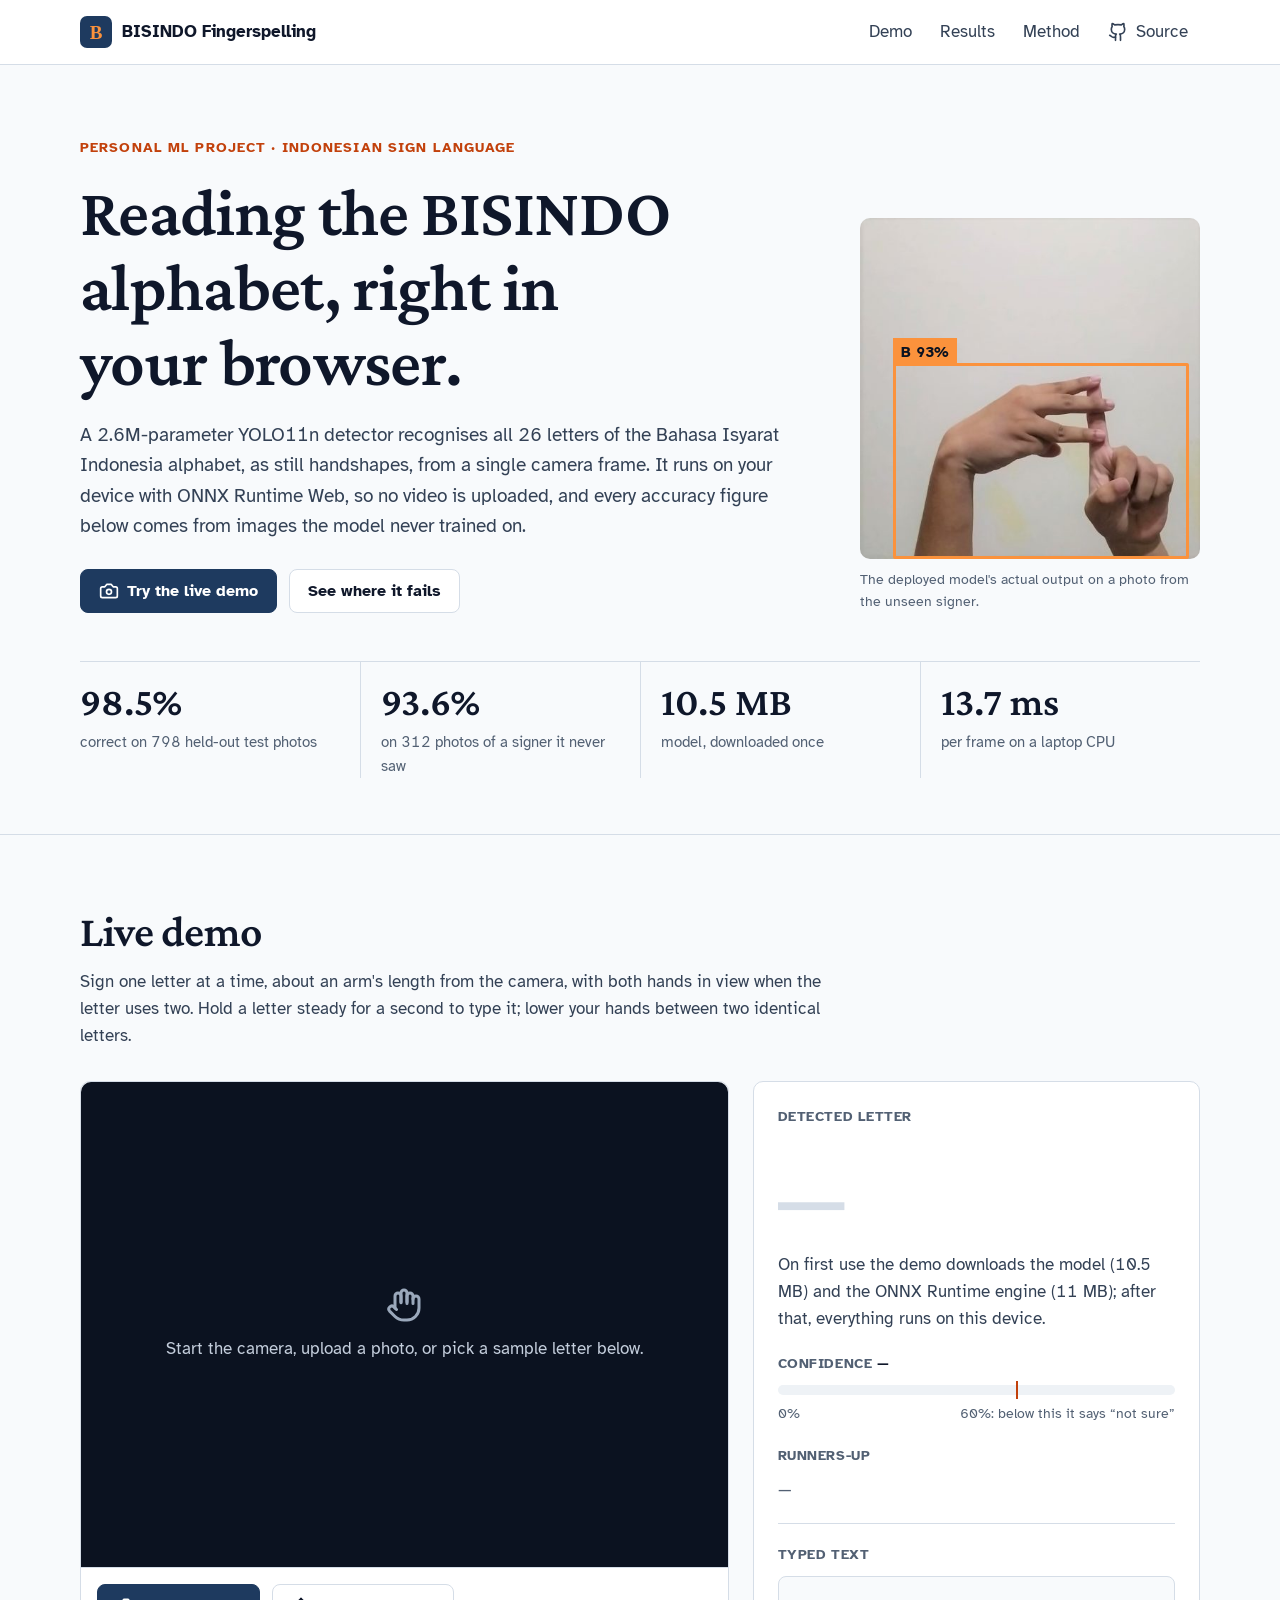
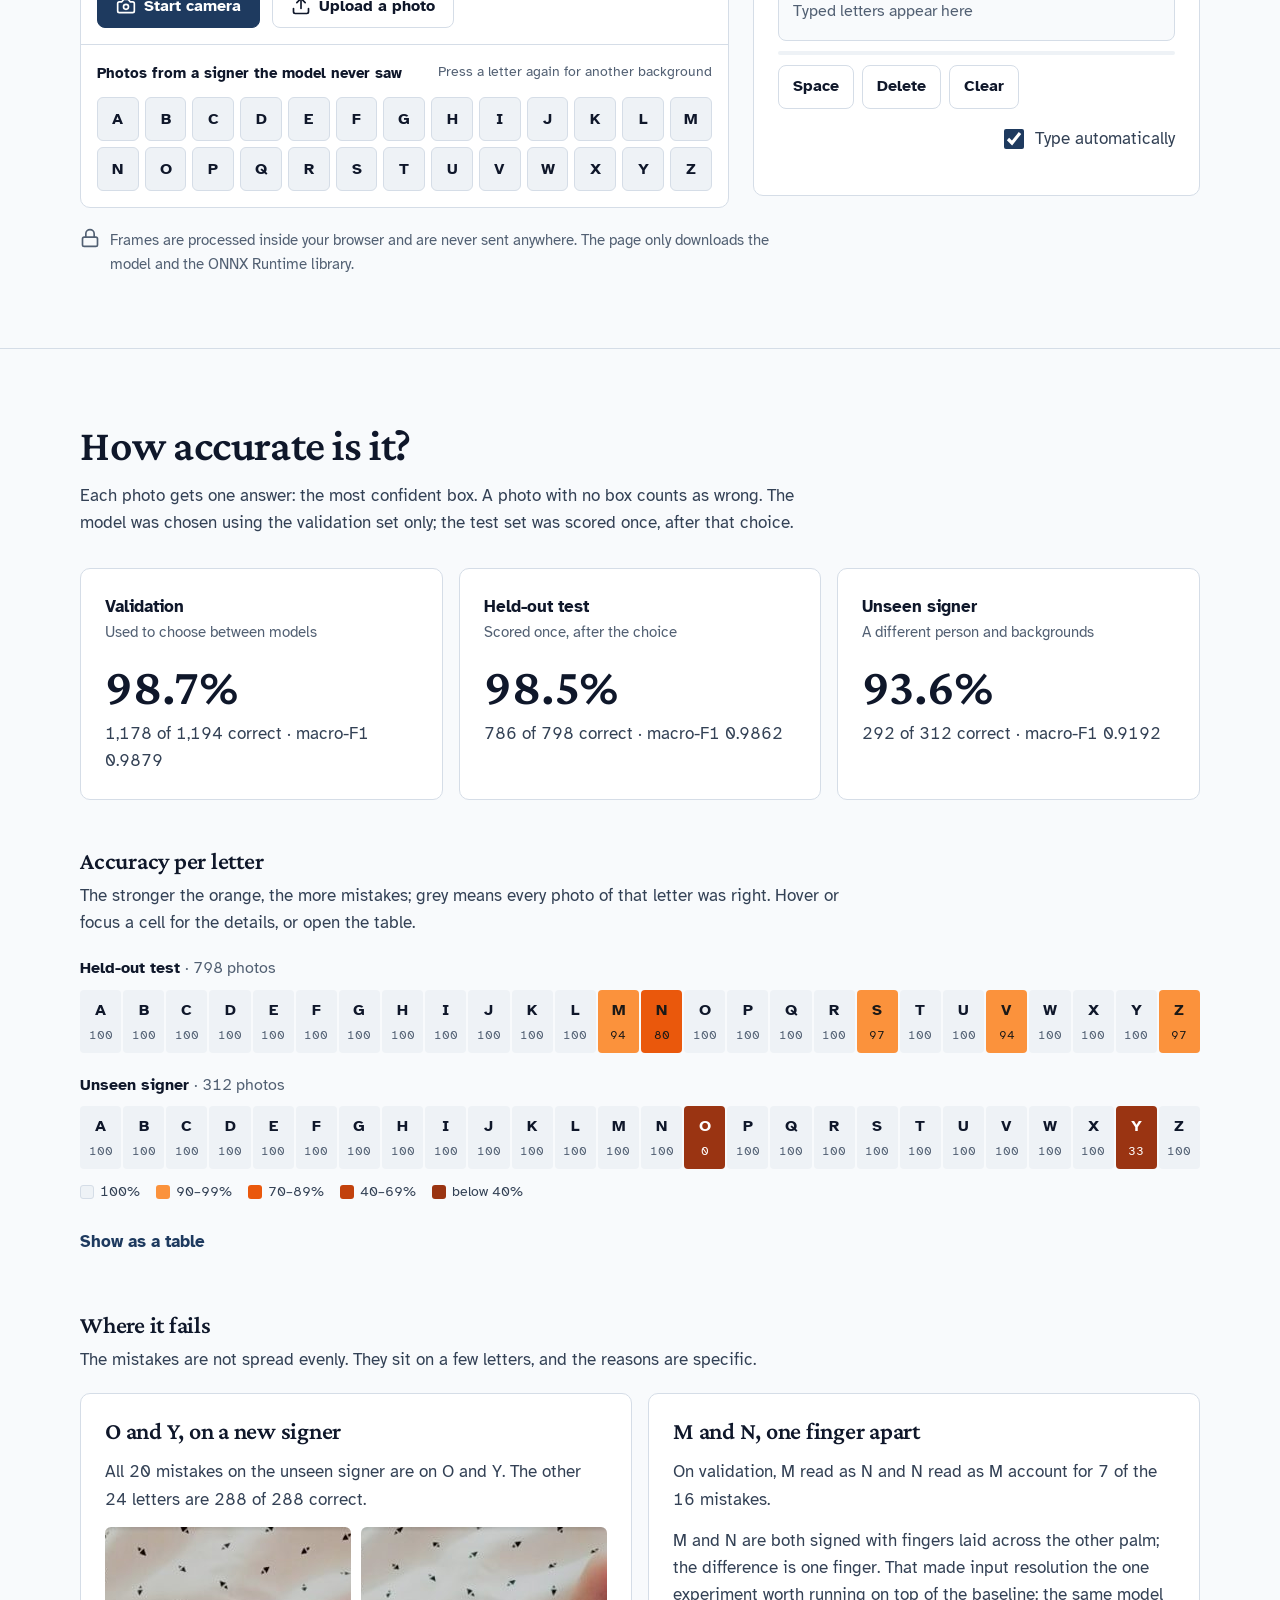
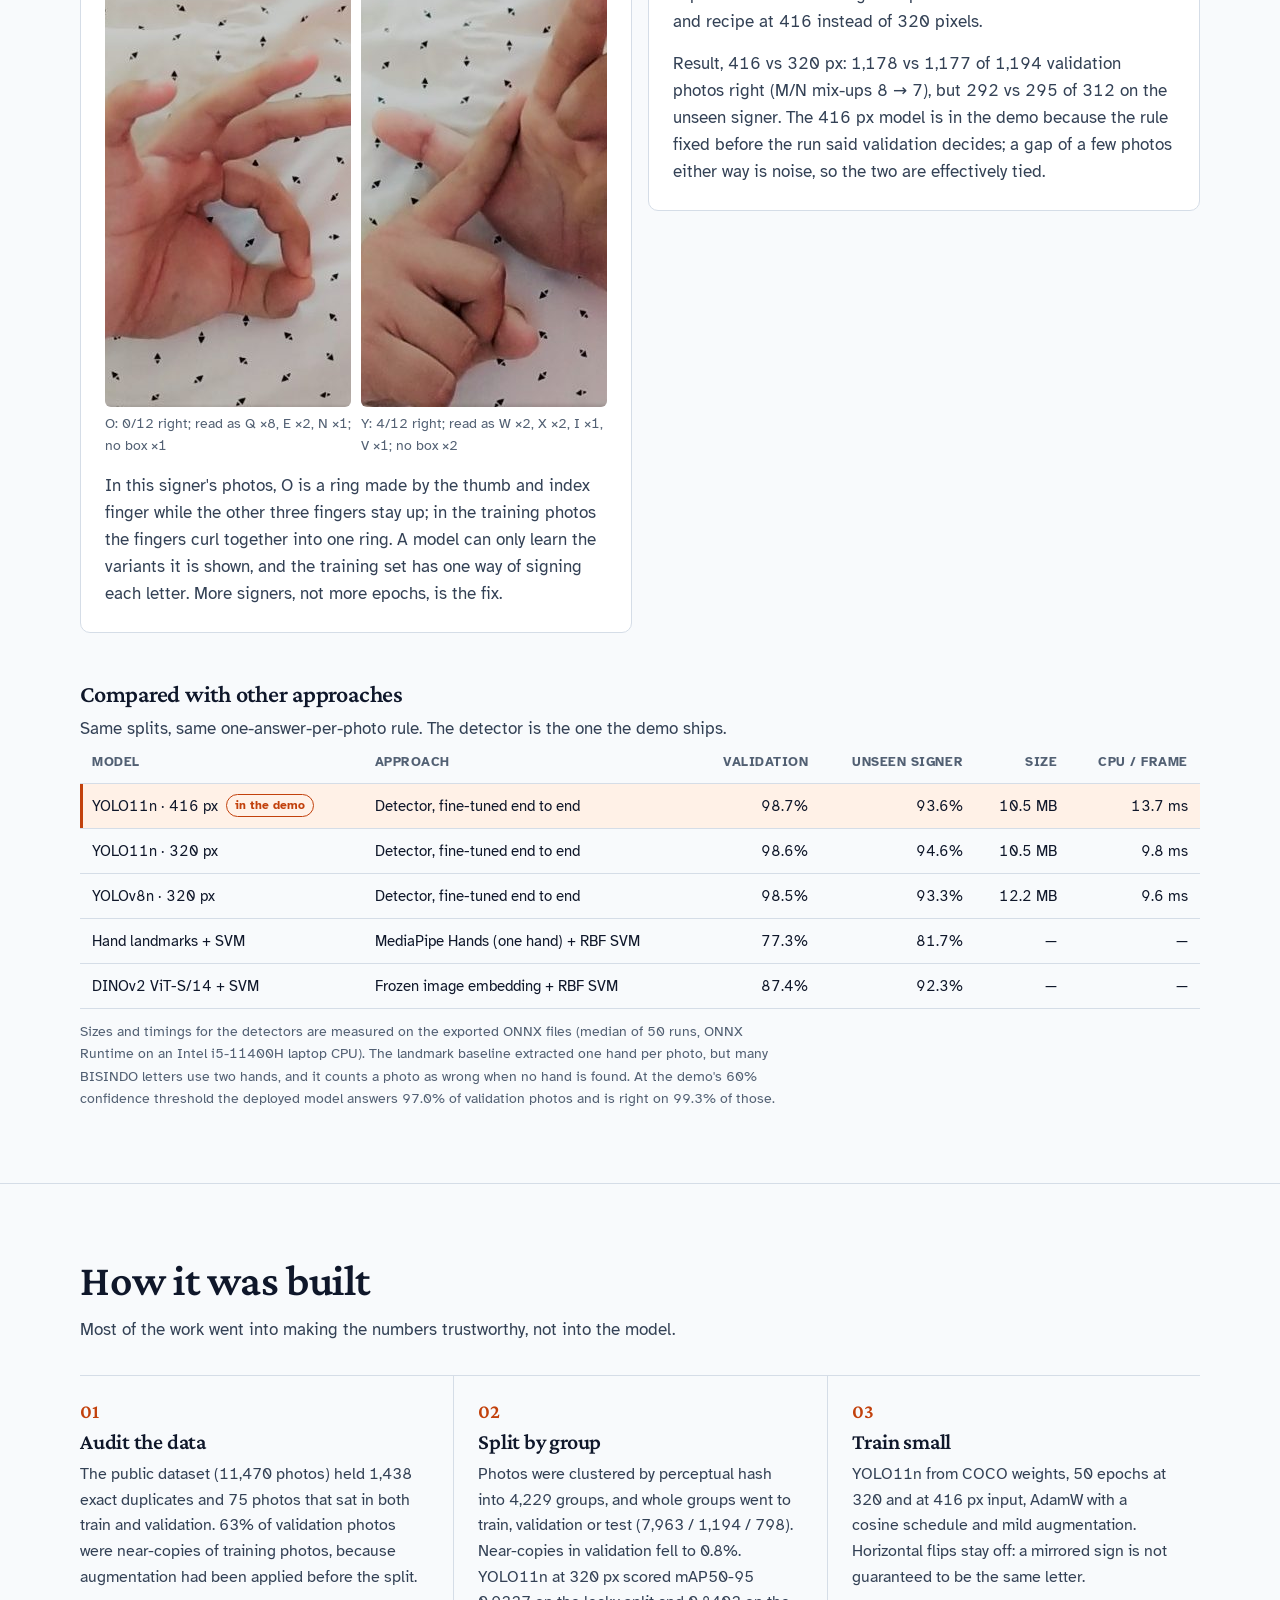
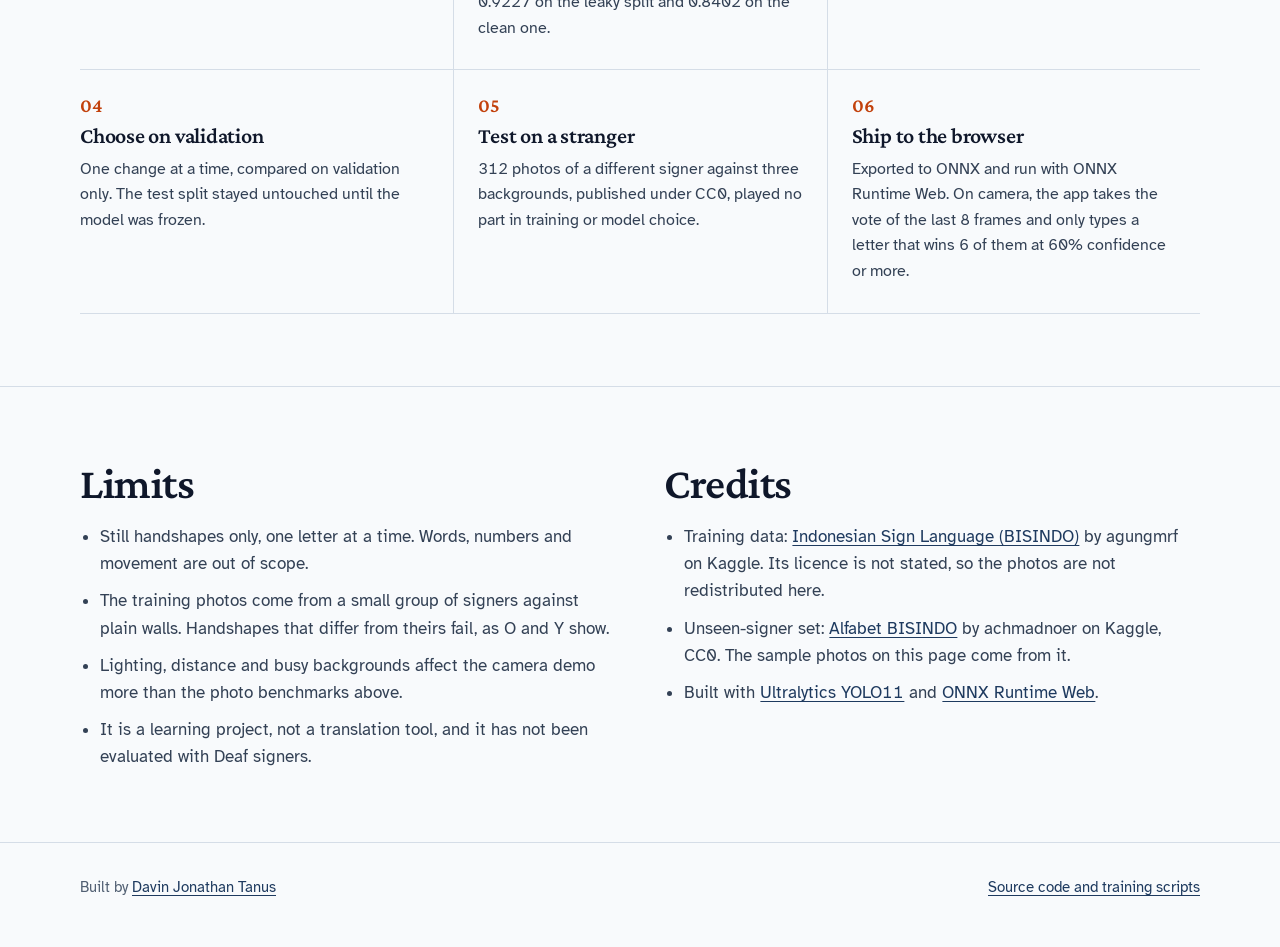
==== docs/index.html @ 6c1716fe "In-browser demo and results page Static site for GitHub Pages: the YOLO11n model runs client-side wi" ====
<!doctype html>
<html lang="en">
<head>
  <meta charset="utf-8">
  <meta name="viewport" content="width=device-width, initial-scale=1">
  <title>BISINDO Fingerspelling — in-browser letter recognition</title>
  <meta name="description" content="Recognise the 26 letters of the Indonesian Sign Language (BISINDO) alphabet from a webcam, on-device, with a 2.6M-parameter YOLO11n model. Accuracy measured on held-out images and an unseen signer.">
  <meta name="author" content="Davin Jonathan Tanus">
  <meta property="og:title" content="BISINDO Fingerspelling">
  <meta property="og:description" content="Read the BISINDO alphabet from a webcam, right in your browser — with honest accuracy numbers.">
  <meta property="og:type" content="website">
  <meta property="og:url" content="https://daendells.github.io/bisindo/">
  <meta property="og:image" content="https://daendells.github.io/bisindo/preview.png">
  <meta name="theme-color" content="#1e3a5f">
  <link rel="icon" href="favicon.svg" type="image/svg+xml">
  <link rel="preconnect" href="https://fonts.googleapis.com">
  <link rel="preconnect" href="https://fonts.gstatic.com" crossorigin>
  <link rel="stylesheet" href="https://fonts.googleapis.com/css2?family=Atkinson+Hyperlegible:wght@400;700&family=Crimson+Pro:wght@600&display=swap">
  <link rel="stylesheet" href="style.css">
  <script src="app.js" defer></script>
</head>
<body>
  <a class="skip" href="#demo">Skip to the demo</a>
  <noscript><p class="noscript">The demo and the results on this page need JavaScript. The numbers are also in <a href="results.json">results.json</a> and the <a href="https://github.com/Daendells/bisindo">repository README</a>.</p></noscript>

  <svg width="0" height="0" style="position:absolute" aria-hidden="true">
    <symbol id="i-camera" viewBox="0 0 24 24"><path d="M14.5 4h-5L7 7H4a2 2 0 0 0-2 2v9a2 2 0 0 0 2 2h16a2 2 0 0 0 2-2V9a2 2 0 0 0-2-2h-3l-2.5-3z"/><circle cx="12" cy="13" r="3"/></symbol>
    <symbol id="i-stop" viewBox="0 0 24 24"><rect width="14" height="14" x="5" y="5" rx="2"/></symbol>
    <symbol id="i-upload" viewBox="0 0 24 24"><path d="M21 15v4a2 2 0 0 1-2 2H5a2 2 0 0 1-2-2v-4"/><path d="m17 8-5-5-5 5"/><path d="M12 3v12"/></symbol>
    <symbol id="i-github" viewBox="0 0 24 24"><path d="M15 22v-4a4.8 4.8 0 0 0-1-3.5c3 0 6-2 6-5.5.08-1.25-.27-2.48-1-3.5.28-1.15.28-2.35 0-3.5 0 0-1 0-3 1.5-2.64-.5-5.36-.5-8 0C6 2 5 2 5 2c-.3 1.15-.3 2.35 0 3.5A5.4 5.4 0 0 0 4 9c0 3.5 3 5.5 6 5.5-.39.49-.68 1.05-.85 1.65-.17.6-.22 1.23-.15 1.85v4"/><path d="M9 18c-4.51 2-5-2-7-2"/></symbol>
    <symbol id="i-lock" viewBox="0 0 24 24"><rect width="18" height="11" x="3" y="11" rx="2"/><path d="M7 11V7a5 5 0 0 1 10 0v4"/></symbol>
    <symbol id="i-check" viewBox="0 0 24 24"><path d="M20 6 9 17l-5-5"/></symbol>
    <symbol id="i-x" viewBox="0 0 24 24"><path d="M18 6 6 18"/><path d="m6 6 12 12"/></symbol>
    <symbol id="i-hand" viewBox="0 0 24 24"><path d="M18 11V6a2 2 0 0 0-4 0v5"/><path d="M14 10V4a2 2 0 0 0-4 0v6"/><path d="M10 10.5V6a2 2 0 0 0-4 0v8"/><path d="M18 8a2 2 0 1 1 4 0v6a8 8 0 0 1-8 8h-2c-2.8 0-4.5-.86-5.99-2.34l-3.6-3.6a2 2 0 0 1 2.83-2.82L7 15"/></symbol>
  </svg>

  <header class="site-head">
    <div class="wrap">
      <a class="brand" href="#top" aria-label="BISINDO Fingerspelling, home">
        <svg class="brand-mark" viewBox="0 0 32 32" aria-hidden="true"><rect width="32" height="32" rx="7" fill="#1e3a5f"/><text x="16" y="23" text-anchor="middle" font-family="Georgia, serif" font-size="19" font-weight="700" fill="#fb923c">B</text></svg>
        BISINDO Fingerspelling
      </a>
      <nav class="site-nav" aria-label="Sections">
        <a class="nav-section" href="#demo">Demo</a>
        <a class="nav-section" href="#results">Results</a>
        <a class="nav-section" href="#method">Method</a>
        <a href="https://github.com/Daendells/bisindo"><svg class="icon" aria-hidden="true"><use href="#i-github"/></svg>Source</a>
      </nav>
    </div>
  </header>

  <main id="top">
    <section class="hero">
      <div class="wrap hero-grid">
        <div>
        <p class="eyebrow">Personal ML project · Indonesian Sign Language</p>
        <h1>Reading the BISINDO alphabet, right in your browser.</h1>
        <p class="lede">A <span data-stat="model.params_m">2.6</span>M-parameter YOLO11n detector recognises all 26 letters of the Bahasa Isyarat Indonesia alphabet, as still handshapes, from a single camera frame. It runs on your device with ONNX Runtime Web, so no video is uploaded, and every accuracy figure below comes from images the model never trained on.</p>
        <div class="actions">
          <a class="btn btn-primary" href="#demo"><svg class="icon" aria-hidden="true"><use href="#i-camera"/></svg>Try the live demo</a>
          <a class="btn" href="#failures">See where it fails</a>
        </div>
        </div>
        <figure class="hero-fig" id="hero-fig" hidden>
          <div class="hero-shot">
            <img id="hero-img" alt="Two hands signing the letter B in front of a plain wall, with the model's detection box around them" width="479" height="480">
            <span class="hero-box" id="hero-box"><span class="hero-tag" id="hero-tag"></span></span>
          </div>
          <figcaption>The deployed model's actual output on a photo from the unseen signer.</figcaption>
        </figure>
        <dl class="figures">
          <div><dt data-stat="eval.test.top1|pct">—</dt><dd>correct on <span data-stat="eval.test.n|int">798</span> held-out test photos</dd></div>
          <div><dt data-stat="eval.external.top1|pct">—</dt><dd>on <span data-stat="eval.external.n|int">312</span> photos of a signer it never saw</dd></div>
          <div><dt><span data-stat="model.size_mb">—</span> MB</dt><dd>model, downloaded once</dd></div>
          <div><dt><span data-stat="model.cpu_ms">—</span> ms</dt><dd>per frame on a laptop CPU</dd></div>
        </dl>
      </div>
    </section>

    <section class="section" id="demo" aria-labelledby="demo-title">
      <div class="wrap">
        <div class="section-head">
          <h2 id="demo-title">Live demo</h2>
          <p>Sign one letter at a time, about an arm's length from the camera, with both hands in view when the letter uses two. Hold a letter steady for a second to type it; lower your hands between two identical letters.</p>
        </div>

        <div class="demo">
          <div class="panel">
            <div class="stage" id="stage">
              <video id="video" playsinline muted></video>
              <canvas class="view" id="view"></canvas>
              <canvas class="overlay" id="overlay"></canvas>
              <div class="stage-empty">
                <svg class="icon" aria-hidden="true"><use href="#i-hand"/></svg>
                <p id="stage-hint">Start the camera, upload a photo, or pick a sample letter below.</p>
                <div class="progress" id="progress" role="progressbar" aria-label="Model download" aria-valuemin="0" aria-valuemax="100" hidden><span id="progress-bar"></span></div>
              </div>
              <p class="stage-caption" id="caption"></p>
            </div>
            <div class="controls">
              <button class="btn btn-primary" id="camera-btn" type="button"><svg class="icon" aria-hidden="true"><use href="#i-camera"/></svg><span>Start camera</span></button>
              <button class="btn" id="upload-btn" type="button"><svg class="icon" aria-hidden="true"><use href="#i-upload"/></svg>Upload a photo</button>
              <input id="file" type="file" accept="image/*" hidden>
            </div>
            <div class="samples">
              <div class="samples-head">
                <strong id="samples-title">Photos from a signer the model never saw</strong>
                <span>Press a letter again for another background</span>
              </div>
              <div class="letters" id="letters" role="group" aria-labelledby="samples-title"></div>
            </div>
          </div>

          <div class="panel result" aria-labelledby="result-title">
            <div>
              <p class="label" id="result-title">Detected letter</p>
              <div class="readout">
                <span class="big-letter" id="letter" data-state="empty">–</span>
                <span class="verdict" id="verdict"></span>
              </div>
              <p class="status" id="status">On first use the demo downloads the model (<span data-stat="model.size_mb">10.5</span> MB) and the ONNX Runtime engine (11 MB); after that, everything runs on this device.</p>
            </div>
            <div>
              <p class="label">Confidence <span class="conf-value" id="conf">—</span></p>
              <div class="meter" aria-hidden="true"><div class="meter-fill" id="meter"></div><span class="meter-tick"></span></div>
              <p class="meter-legend"><span>0%</span><span>60%: below this it says “not sure”</span></p>
            </div>
            <div>
              <p class="label">Runners-up</p>
              <ul class="alts" id="alts"></ul>
            </div>
            <div class="typed">
              <p class="label" id="typed-label">Typed text</p>
              <output class="typed-out" id="typed" aria-labelledby="typed-label"></output>
              <div class="hold" aria-hidden="true"><span id="hold"></span></div>
              <div class="typed-actions">
                <button class="btn" type="button" data-key="space">Space</button>
                <button class="btn" type="button" data-key="back">Delete</button>
                <button class="btn" type="button" data-key="clear">Clear</button>
                <label class="check"><input type="checkbox" id="auto" checked> Type automatically</label>
              </div>
              <p class="timing" id="timing"></p>
            </div>
          </div>
        </div>

        <p class="privacy"><svg class="icon" aria-hidden="true"><use href="#i-lock"/></svg>Frames are processed inside your browser and are never sent anywhere. The page only downloads the model and the ONNX Runtime library.</p>
        <p class="sr-only" id="live" aria-live="polite"></p>
      </div>
    </section>

    <section class="section" id="results" aria-labelledby="results-title">
      <div class="wrap">
        <div class="section-head">
          <h2 id="results-title">How accurate is it?</h2>
          <p>Each photo gets one answer: the most confident box. A photo with no box counts as wrong. The model was chosen using the validation set only; the test set was scored once, after that choice.</p>
        </div>

        <div class="tiles">
          <article class="panel tile">
            <p class="tile-name">Validation</p>
            <p class="tile-note">Used to choose between models</p>
            <p class="tile-value" data-stat="eval.val.top1|pct">—</p>
            <p class="tile-sub"><span data-stat="eval.val.correct|int">—</span> of <span data-stat="eval.val.n|int">—</span> correct · macro-F1 <span data-stat="eval.val.macro_f1">—</span></p>
          </article>
          <article class="panel tile" id="test-tile">
            <p class="tile-name">Held-out test</p>
            <p class="tile-note">Scored once, after the choice</p>
            <p class="tile-value" data-stat="eval.test.top1|pct">—</p>
            <p class="tile-sub"><span data-stat="eval.test.correct|int">—</span> of <span data-stat="eval.test.n|int">—</span> correct · macro-F1 <span data-stat="eval.test.macro_f1">—</span></p>
          </article>
          <article class="panel tile">
            <p class="tile-name">Unseen signer</p>
            <p class="tile-note">A different person and backgrounds</p>
            <p class="tile-value" data-stat="eval.external.top1|pct">—</p>
            <p class="tile-sub"><span data-stat="eval.external.correct|int">—</span> of <span data-stat="eval.external.n|int">—</span> correct · macro-F1 <span data-stat="eval.external.macro_f1">—</span></p>
          </article>
        </div>

        <div class="block">
          <h3>Accuracy per letter</h3>
          <p>The stronger the orange, the more mistakes; grey means every photo of that letter was right. Hover or focus a cell for the details, or open the table.</p>
          <div class="heat" id="heat"></div>
          <ul class="legend" aria-label="Legend">
            <li><i></i>100%</li>
            <li><i data-b="1"></i>90–99%</li>
            <li><i data-b="2"></i>70–89%</li>
            <li><i data-b="3"></i>40–69%</li>
            <li><i data-b="4"></i>below 40%</li>
          </ul>
          <details>
            <summary>Show as a table</summary>
            <div class="table-scroll"><table id="heat-table"></table></div>
          </details>
        </div>

        <div class="block" id="failures">
          <h3>Where it fails</h3>
          <p>The mistakes are not spread evenly. They sit on a few letters, and the reasons are specific.</p>
          <div class="cases">
            <article class="panel case">
              <h3>O and Y, on a new signer</h3>
              <p id="case-oy">—</p>
              <div class="case-figs">
                <figure><img src="samples/O-2.jpg" alt="Letter O from the unseen signer: thumb and index finger touching, other three fingers raised" loading="lazy" width="480" height="480"><figcaption id="cap-o">O from the unseen signer</figcaption></figure>
                <figure><img src="samples/Y-2.jpg" alt="Letter Y from the unseen signer: two hands with index fingers crossing" loading="lazy" width="480" height="480"><figcaption id="cap-y">Y from the unseen signer</figcaption></figure>
              </div>
              <p>In this signer's photos, O is a ring made by the thumb and index finger while the other three fingers stay up; in the training photos the fingers curl together into one ring. A model can only learn the variants it is shown, and the training set has one way of signing each letter. More signers, not more epochs, is the fix.</p>
            </article>
            <article class="panel case">
              <h3>M and N, one finger apart</h3>
              <p id="case-mn">—</p>
              <p>M and N are both signed with fingers laid across the other palm; the difference is one finger. That made input resolution the one experiment worth running on top of the baseline: the same model and recipe at 416 instead of 320 pixels.</p>
              <p id="case-exp">—</p>
            </article>
          </div>
        </div>

        <div class="block">
          <h3>Compared with other approaches</h3>
          <p>Same splits, same one-answer-per-photo rule. The detector is the one the demo ships.</p>
          <div class="table-scroll"><table id="compare"></table></div>
          <p class="footnote">Sizes and timings for the detectors are measured on the exported ONNX files (median of 50 runs, ONNX Runtime on an Intel i5-11400H laptop CPU). The landmark baseline extracted one hand per photo, but many BISINDO letters use two hands, and it counts a photo as wrong when no hand is found. <span id="threshold-note"></span></p>
        </div>
      </div>
    </section>

    <section class="section" id="method" aria-labelledby="method-title">
      <div class="wrap">
        <div class="section-head">
          <h2 id="method-title">How it was built</h2>
          <p>Most of the work went into making the numbers trustworthy, not into the model.</p>
        </div>
        <ol class="steps">
          <li><h3>Audit the data</h3><p>The public dataset (<span data-stat="audit.raw_images|int">—</span> photos) held <span data-stat="audit.exact_duplicates|int">—</span> exact duplicates and <span data-stat="audit.cross_split_copies|int">—</span> photos that sat in both train and validation. <span data-stat="audit.val_near_copy_share|pct0">—</span> of validation photos were near-copies of training photos, because augmentation had been applied before the split.</p></li>
          <li><h3>Split by group</h3><p>Photos were clustered by perceptual hash into <span data-stat="audit.phash_groups|int">—</span> groups, and whole groups went to train, validation or test (<span data-stat="audit.split.train|int">—</span> / <span data-stat="audit.split.val|int">—</span> / <span data-stat="audit.split.test|int">—</span>). Near-copies in validation fell to <span data-stat="audit.val_near_copy_share_after|pct">—</span>. YOLO11n at 320 px scored mAP50-95 <span data-stat="audit.leaky_split_map50_95">—</span> on the leaky split and <span data-stat="audit.clean_split_map50_95">—</span> on the clean one.</p></li>
          <li><h3>Train small</h3><p>YOLO11n from COCO weights, 50 epochs at 320 and at 416 px input, AdamW with a cosine schedule and mild augmentation. Horizontal flips stay off: a mirrored sign is not guaranteed to be the same letter.</p></li>
          <li><h3>Choose on validation</h3><p>One change at a time, compared on validation only. The test split stayed untouched until the model was frozen.</p></li>
          <li><h3>Test on a stranger</h3><p>312 photos of a different signer against three backgrounds, published under CC0, played no part in training or model choice.</p></li>
          <li><h3>Ship to the browser</h3><p>Exported to ONNX and run with ONNX Runtime Web. On camera, the app takes the vote of the last 8 frames and only types a letter that wins 6 of them at 60% confidence or more.</p></li>
        </ol>
      </div>
    </section>

    <section class="section" aria-labelledby="limits-title">
      <div class="wrap two-col">
        <div>
          <h2 id="limits-title">Limits</h2>
          <ul class="plain-list">
            <li>Still handshapes only, one letter at a time. Words, numbers and movement are out of scope.</li>
            <li>The training photos come from a small group of signers against plain walls. Handshapes that differ from theirs fail, as O and Y show.</li>
            <li>Lighting, distance and busy backgrounds affect the camera demo more than the photo benchmarks above.</li>
            <li>It is a learning project, not a translation tool, and it has not been evaluated with Deaf signers.</li>
          </ul>
        </div>
        <div>
          <h2>Credits</h2>
          <ul class="plain-list">
            <li>Training data: <a href="https://www.kaggle.com/datasets/agungmrf/indonesian-sign-language-bisindo">Indonesian Sign Language (BISINDO)</a> by agungmrf on Kaggle. Its licence is not stated, so the photos are not redistributed here.</li>
            <li>Unseen-signer set: <a href="https://www.kaggle.com/datasets/achmadnoer/alfabet-bisindo">Alfabet BISINDO</a> by achmadnoer on Kaggle, CC0. The sample photos on this page come from it.</li>
            <li>Built with <a href="https://github.com/ultralytics/ultralytics">Ultralytics YOLO11</a> and <a href="https://onnxruntime.ai/">ONNX Runtime Web</a>.</li>
          </ul>
        </div>
      </div>
    </section>
  </main>

  <footer class="site-foot">
    <div class="wrap">
      <p>Built by <a href="https://portofolio-liard-ten.vercel.app/">Davin Jonathan Tanus</a></p>
      <p><a href="https://github.com/Daendells/bisindo">Source code and training scripts</a></p>
    </div>
  </footer>
</body>
</html>
---- docs/style.css ----
/* Tokens: navy ink + burnt-orange accent, light and dark. Heat steps validated
   with the dataviz palette checker (one hue, monotone, light end >= 2:1). */
:root {
  --bg: #f8fafc;
  --surface: #ffffff;
  --surface-2: #eef2f6;
  --ink: #0f172a;
  --ink-2: #334155;
  --muted: #526073;
  --border: #d5dde7;
  --primary: #1e3a5f;
  --primary-ink: #ffffff;
  --accent: #c2410c;
  --accent-soft: #fff1e7;
  --ok: #15803d;
  --bad: #b91c1c;
  --stage: #0b1220;
  --heat-1: #fb923c; --heat-1-ink: #1c1917;
  --heat-2: #ea580c; --heat-2-ink: #1c1917;
  --heat-3: #c2410c; --heat-3-ink: #ffffff;
  --heat-4: #9a3412; --heat-4-ink: #ffffff;
  --radius: 10px;
  --font-body: "Atkinson Hyperlegible", system-ui, -apple-system, "Segoe UI", sans-serif;
  --font-head: "Crimson Pro", Georgia, "Times New Roman", serif;
  color-scheme: light;
}

@media (prefers-color-scheme: dark) {
  :root {
    --bg: #0b1220;
    --surface: #111a2b;
    --surface-2: #19243a;
    --ink: #e5ebf3;
    --ink-2: #c3cddb;
    --muted: #9aa8bb;
    --border: #26344d;
    --primary: #9cc0ea;
    --primary-ink: #0b1220;
    --accent: #fb923c;
    --accent-soft: #2a1a10;
    --ok: #4ade80;
    --bad: #f87171;
    --stage: #060a12;
    --heat-1: #c2410c; --heat-1-ink: #ffffff;
    --heat-2: #ea580c; --heat-2-ink: #1c1917;
    --heat-3: #fb923c; --heat-3-ink: #1c1917;
    --heat-4: #fdba74; --heat-4-ink: #1c1917;
    color-scheme: dark;
  }
}

*, *::before, *::after { box-sizing: border-box; }

html { scroll-behavior: smooth; -webkit-text-size-adjust: 100%; }

body {
  margin: 0;
  background: var(--bg);
  color: var(--ink);
  font: 400 1.0625rem/1.6 var(--font-body);
  font-variant-numeric: tabular-nums;
}

img, svg, video, canvas { display: block; max-width: 100%; }

a { color: var(--primary); text-underline-offset: 3px; }
a:hover { text-decoration-thickness: 2px; }

:focus-visible { outline: 3px solid var(--accent); outline-offset: 2px; border-radius: 4px; }

h1, h2, h3 { font-family: var(--font-head); font-weight: 600; line-height: 1.1; margin: 0; letter-spacing: -0.01em; }
h2 { font-size: clamp(2rem, 4vw, 2.75rem); }
h3 { font-size: 1.5rem; }
p { margin: 0; }

.wrap { width: min(1120px, 100% - 32px); margin-inline: auto; }

.skip { position: absolute; left: -999px; top: 8px; background: var(--surface); padding: 8px 12px; z-index: 10; }
.skip:focus { left: 8px; }

.icon { width: 20px; height: 20px; flex: none; stroke: currentColor; fill: none; stroke-width: 2; stroke-linecap: round; stroke-linejoin: round; }

/* Header */
.site-head { border-bottom: 1px solid var(--border); background: var(--surface); }
.site-head .wrap { display: flex; align-items: center; gap: 24px; min-height: 64px; }
.brand { display: flex; align-items: center; gap: 10px; color: var(--ink); text-decoration: none; font-weight: 700; white-space: nowrap; }
.brand-mark { width: 32px; height: 32px; }
.site-nav { margin-left: auto; display: flex; gap: 4px; flex-wrap: wrap; }
.site-nav a { color: var(--ink-2); text-decoration: none; padding: 10px 12px; border-radius: 8px; min-height: 44px; display: inline-flex; align-items: center; gap: 8px; }
.site-nav a:hover { background: var(--surface-2); color: var(--ink); }
@media (max-width: 640px) { .site-nav .nav-section { display: none; } }

/* Hero */
.hero { padding: 72px 0 56px; }
.hero-grid { display: grid; grid-template-columns: minmax(0, 1fr) 340px; gap: 0 56px; align-items: end; }
.hero-grid > .figures { grid-column: 1 / -1; }
.hero-fig { margin: 0; }
.hero-shot { position: relative; border-radius: var(--radius); overflow: hidden; background: var(--stage); }
.hero-shot img { width: 100%; height: auto; }
.hero-box { position: absolute; border: 3px solid #fb923c; border-radius: 2px; }
.hero-tag { position: absolute; left: -3px; bottom: 100%; background: #fb923c; color: #0b1220; font-weight: 700; font-size: 0.9375rem; padding: 2px 8px; white-space: nowrap; }
.hero-fig figcaption { margin-top: 10px; color: var(--muted); font-size: 0.875rem; }
@media (max-width: 900px) { .hero-grid { grid-template-columns: 1fr; } .hero-fig { display: none; } }
.eyebrow { color: var(--accent); font-weight: 700; font-size: 0.875rem; letter-spacing: 0.08em; text-transform: uppercase; margin-bottom: 16px; }
.hero h1 { font-size: clamp(2.5rem, 6vw, 4.25rem); max-width: 15ch; }
.lede { margin-top: 20px; max-width: 62ch; font-size: 1.1875rem; color: var(--ink-2); }
.actions { display: flex; flex-wrap: wrap; gap: 12px; margin-top: 28px; }

.btn {
  display: inline-flex; align-items: center; justify-content: center; gap: 8px;
  min-height: 44px; padding: 10px 18px; border-radius: 8px;
  border: 1px solid var(--border); background: var(--surface); color: var(--ink);
  font: 700 1rem/1.2 var(--font-body); text-decoration: none; cursor: pointer;
  transition: background-color 150ms ease, border-color 150ms ease, color 150ms ease;
}
.btn:hover { border-color: var(--ink-2); }
.btn-primary { background: var(--primary); border-color: var(--primary); color: var(--primary-ink); }
.btn-primary:hover { filter: brightness(1.12); border-color: var(--primary); }
.btn[disabled] { opacity: 0.5; cursor: not-allowed; }

.figures { display: grid; grid-template-columns: repeat(4, 1fr); margin: 48px 0 0; padding: 0; border-top: 1px solid var(--border); }
.figures div { padding: 20px 20px 0 0; }
.figures div + div { padding-left: 20px; border-left: 1px solid var(--border); }
.figures dt { font: 600 clamp(1.75rem, 3.5vw, 2.5rem)/1 var(--font-head); color: var(--ink); }
.figures dd { margin: 8px 0 0; color: var(--muted); font-size: 0.9375rem; }
@media (max-width: 760px) {
  .figures { grid-template-columns: repeat(2, 1fr); }
  .figures div, .figures div + div { padding: 20px 12px 0 0; border-left: 0; }
}

/* Sections */
.section { padding: 72px 0; border-top: 1px solid var(--border); }
.section-head { max-width: 68ch; margin-bottom: 32px; }
.section-head p { margin-top: 12px; color: var(--ink-2); }

/* Demo */
.demo { display: grid; grid-template-columns: minmax(0, 1.45fr) minmax(0, 1fr); gap: 24px; align-items: start; }
@media (max-width: 900px) { .demo { grid-template-columns: 1fr; } }

.panel { background: var(--surface); border: 1px solid var(--border); border-radius: var(--radius); }

.stage { position: relative; aspect-ratio: var(--ar, 4 / 3); max-height: 72vh; background: var(--stage); border-radius: var(--radius) var(--radius) 0 0; overflow: hidden; }
.stage video, .stage canvas { position: absolute; inset: 0; width: 100%; height: 100%; object-fit: contain; }
.stage video { transform: scaleX(-1); }
.stage[data-mode="camera"] .view, .stage[data-mode="image"] video, .stage:not([data-mode]) video, .stage:not([data-mode]) canvas { visibility: hidden; }
.stage-empty { position: absolute; inset: 0; display: grid; place-content: center; justify-items: center; gap: 12px; padding: 24px; text-align: center; color: #c3cddb; }
.stage-empty .icon { width: 36px; height: 36px; color: #9aa8bb; }
.stage[data-mode] .stage-empty { display: none; }
.stage-caption { position: absolute; left: 12px; bottom: 12px; background: rgb(6 10 18 / 0.78); color: #e5ebf3; padding: 6px 10px; border-radius: 6px; font-size: 0.875rem; }
.stage-caption:empty { display: none; }
.progress { width: min(280px, 70%); height: 6px; border-radius: 999px; background: rgb(255 255 255 / 0.14); overflow: hidden; }
.progress span { display: block; height: 100%; width: 0; background: #fb923c; transition: width 120ms linear; }
.progress-busy span { width: 35%; animation: busy 1.2s ease-in-out infinite; }
@keyframes busy { from { transform: translateX(-100%); } to { transform: translateX(290%); } }
.noscript { margin: 0; padding: 12px 16px; background: var(--accent-soft); color: var(--ink); text-align: center; }

.controls { display: flex; flex-wrap: wrap; gap: 12px; padding: 16px; border-top: 1px solid var(--border); }
.samples { padding: 16px; border-top: 1px solid var(--border); }
.samples-head { display: flex; flex-wrap: wrap; justify-content: space-between; gap: 4px 16px; margin-bottom: 12px; }
.samples-head strong { font-size: 0.9375rem; }
.samples-head span { color: var(--muted); font-size: 0.875rem; }
.letters { display: grid; grid-template-columns: repeat(13, minmax(0, 1fr)); gap: 6px; }
@media (max-width: 520px) { .letters { grid-template-columns: repeat(7, minmax(0, 1fr)); } }
.letters button {
  min-height: 44px; border: 1px solid var(--border); background: var(--surface-2); color: var(--ink);
  border-radius: 6px; font: 700 1rem var(--font-body); cursor: pointer; transition: background-color 150ms ease, border-color 150ms ease;
}
.letters button:hover { border-color: var(--ink-2); }
.letters button[aria-pressed="true"] { background: var(--primary); border-color: var(--primary); color: var(--primary-ink); }

.result { padding: 24px; display: grid; gap: 20px; }
.label { color: var(--muted); font-size: 0.875rem; font-weight: 700; letter-spacing: 0.04em; text-transform: uppercase; }
.readout { display: flex; align-items: center; gap: 20px; }
.big-letter { font: 600 clamp(5.5rem, 12vw, 8.5rem)/0.9 var(--font-head); min-width: 1.1ch; color: var(--ink); }
.big-letter[data-state="settling"] { color: var(--muted); }
.big-letter[data-state="empty"] { color: var(--border); }
.verdict { display: inline-flex; align-items: center; gap: 6px; font-weight: 700; font-size: 0.9375rem; }
.verdict[data-ok="true"] { color: var(--ok); }
.verdict[data-ok="false"] { color: var(--bad); }
.verdict:empty { display: none; }
.status { color: var(--ink-2); min-height: 1.6em; }
.status[data-tone="error"] { color: var(--bad); }

.meter { position: relative; height: 10px; background: var(--surface-2); border-radius: 999px; margin-top: 10px; }
.meter-fill { height: 100%; width: 0; background: var(--primary); border-radius: 999px; transition: width 120ms linear; }
.meter-fill[data-low="true"] { background: var(--muted); }
.meter-tick { position: absolute; top: -4px; bottom: -4px; width: 2px; background: var(--accent); left: 60%; }
.meter-legend { display: flex; justify-content: space-between; margin-top: 8px; font-size: 0.875rem; color: var(--muted); }
.conf-value { font-weight: 700; color: var(--ink); }

.alts { display: flex; flex-wrap: wrap; gap: 8px; margin: 8px 0 0; padding: 0; list-style: none; }
.alts li { padding: 4px 10px; border-radius: 6px; background: var(--surface-2); font-size: 0.9375rem; }
.alts:empty::before { content: "—"; color: var(--muted); }

.typed { display: grid; gap: 10px; padding-top: 20px; border-top: 1px solid var(--border); }
.typed-out { min-height: 56px; padding: 12px 14px; border: 1px solid var(--border); border-radius: 8px; background: var(--bg); font-size: 1.5rem; letter-spacing: 0.06em; word-break: break-all; }
.typed-out:empty::before { content: "Typed letters appear here"; color: var(--muted); font-size: 1rem; letter-spacing: 0; }
.hold { height: 4px; background: var(--surface-2); border-radius: 999px; overflow: hidden; }
.hold span { display: block; height: 100%; width: 0; background: var(--accent); }
.typed-actions { display: flex; flex-wrap: wrap; gap: 8px; align-items: center; }
.typed-actions .btn { padding: 8px 14px; }
.check { display: inline-flex; align-items: center; gap: 8px; min-height: 44px; cursor: pointer; margin-left: auto; color: var(--ink-2); }
.check input { width: 20px; height: 20px; accent-color: var(--primary); }
.timing { color: var(--muted); font-size: 0.875rem; }

.privacy { display: flex; gap: 10px; align-items: flex-start; margin-top: 20px; color: var(--muted); font-size: 0.9375rem; max-width: 70ch; }

/* Results */
.tiles { display: grid; grid-template-columns: repeat(3, 1fr); gap: 16px; }
@media (max-width: 860px) { .tiles { grid-template-columns: 1fr; } }
.tile { padding: 24px; }
.tile-name { font-weight: 700; }
.tile-note { color: var(--muted); font-size: 0.9375rem; }
.tile-value { font: 600 3.25rem/1 var(--font-head); margin: 16px 0 8px; }
.tile-sub { color: var(--ink-2); }
.tile[data-pending="true"] .tile-value { color: var(--muted); }

.block { margin-top: 48px; }
.block > h3 + p { margin-top: 8px; color: var(--ink-2); max-width: 70ch; }

.heat { margin-top: 20px; display: grid; gap: 20px; }
.heat-row h4 { margin: 0 0 8px; font-size: 1rem; }
.heat-row h4 span { color: var(--muted); font-weight: 400; }
.cells { display: grid; grid-template-columns: repeat(26, minmax(0, 1fr)); gap: 2px; list-style: none; margin: 0; padding: 0; }
@media (max-width: 760px) { .cells { grid-template-columns: repeat(13, minmax(0, 1fr)); } }
.cell { display: grid; place-items: center; gap: 2px; padding: 8px 0; border-radius: 4px; background: var(--surface-2); color: var(--muted); cursor: default; }
.cell b { font-size: 1rem; color: var(--ink); }
.cell small { font-size: 0.75rem; }
.cell[data-b="1"] { background: var(--heat-1); color: var(--heat-1-ink); }
.cell[data-b="2"] { background: var(--heat-2); color: var(--heat-2-ink); }
.cell[data-b="3"] { background: var(--heat-3); color: var(--heat-3-ink); }
.cell[data-b="4"] { background: var(--heat-4); color: var(--heat-4-ink); }
.cell[data-b] b { color: inherit; }
.legend { display: flex; flex-wrap: wrap; gap: 8px 16px; margin-top: 12px; padding: 0; list-style: none; color: var(--ink-2); font-size: 0.875rem; }
.legend li { display: inline-flex; align-items: center; gap: 6px; }
.legend i { width: 14px; height: 14px; border-radius: 3px; background: var(--surface-2); border: 1px solid var(--border); }
.legend i[data-b="1"] { background: var(--heat-1); border: 0; }
.legend i[data-b="2"] { background: var(--heat-2); border: 0; }
.legend i[data-b="3"] { background: var(--heat-3); border: 0; }
.legend i[data-b="4"] { background: var(--heat-4); border: 0; }

.tip { position: fixed; z-index: 20; max-width: 260px; padding: 8px 10px; border-radius: 6px; background: var(--ink); color: var(--bg); font-size: 0.875rem; pointer-events: none; }

details { margin-top: 16px; }
summary { cursor: pointer; min-height: 44px; display: inline-flex; align-items: center; color: var(--primary); font-weight: 700; }
.table-scroll { overflow-x: auto; }
table { width: 100%; border-collapse: collapse; font-size: 0.9375rem; }
th, td { text-align: left; padding: 10px 12px; border-bottom: 1px solid var(--border); vertical-align: top; }
th { color: var(--muted); font-weight: 700; font-size: 0.8125rem; letter-spacing: 0.04em; text-transform: uppercase; }
td.num, th.num { text-align: right; white-space: nowrap; }
tr.deployed td { background: var(--accent-soft); }
tr.deployed td:first-child { box-shadow: inset 3px 0 0 var(--accent); }
.tag { display: inline-block; margin-left: 8px; padding: 1px 8px; border-radius: 999px; border: 1px solid var(--accent); color: var(--accent); font-size: 0.75rem; font-weight: 700; vertical-align: 2px; }
.footnote { margin-top: 12px; color: var(--muted); font-size: 0.875rem; max-width: 80ch; }

.cases { display: grid; grid-template-columns: 1fr 1fr; gap: 16px; margin-top: 20px; align-items: start; }
@media (max-width: 860px) { .cases { grid-template-columns: 1fr; } }
.case { padding: 24px; display: grid; gap: 14px; align-content: start; }
.case p { color: var(--ink-2); }
.case-figs { display: grid; grid-template-columns: 1fr 1fr; gap: 10px; margin: 0; }
.case-figs figure { margin: 0; }
.case-figs img { border-radius: 6px; aspect-ratio: 1; object-fit: cover; width: 100%; background: var(--surface-2); }
.case-figs figcaption { margin-top: 6px; font-size: 0.875rem; color: var(--muted); }

/* Method */
.steps { list-style: none; margin: 0; padding: 0; display: grid; grid-template-columns: repeat(3, 1fr); gap: 0; counter-reset: step; border-top: 1px solid var(--border); }
@media (max-width: 860px) { .steps { grid-template-columns: 1fr; } }
.steps li { counter-increment: step; padding: 24px 24px 28px 0; border-bottom: 1px solid var(--border); }
@media (min-width: 861px) { .steps li:not(:nth-child(3n + 1)) { padding-left: 24px; border-left: 1px solid var(--border); } }
.steps li::before { content: "0" counter(step); display: block; font: 600 1.25rem var(--font-head); color: var(--accent); margin-bottom: 8px; }
.steps h3 { font-size: 1.375rem; margin-bottom: 8px; }
.steps p { color: var(--ink-2); font-size: 1rem; }

.two-col { display: grid; grid-template-columns: 1fr 1fr; gap: 48px; }
@media (max-width: 860px) { .two-col { grid-template-columns: 1fr; gap: 32px; } }
.plain-list { margin: 16px 0 0; padding-left: 1.2em; color: var(--ink-2); display: grid; gap: 10px; }

.site-foot { border-top: 1px solid var(--border); padding: 32px 0 48px; color: var(--muted); font-size: 0.9375rem; }
.site-foot .wrap { display: flex; flex-wrap: wrap; gap: 8px 24px; justify-content: space-between; }

.sr-only { position: absolute; width: 1px; height: 1px; padding: 0; margin: -1px; overflow: hidden; clip: rect(0 0 0 0); white-space: nowrap; border: 0; }

@media (prefers-reduced-motion: reduce) {
  html { scroll-behavior: auto; }
  *, *::before, *::after { transition-duration: 0ms !important; animation-duration: 0ms !important; }
}
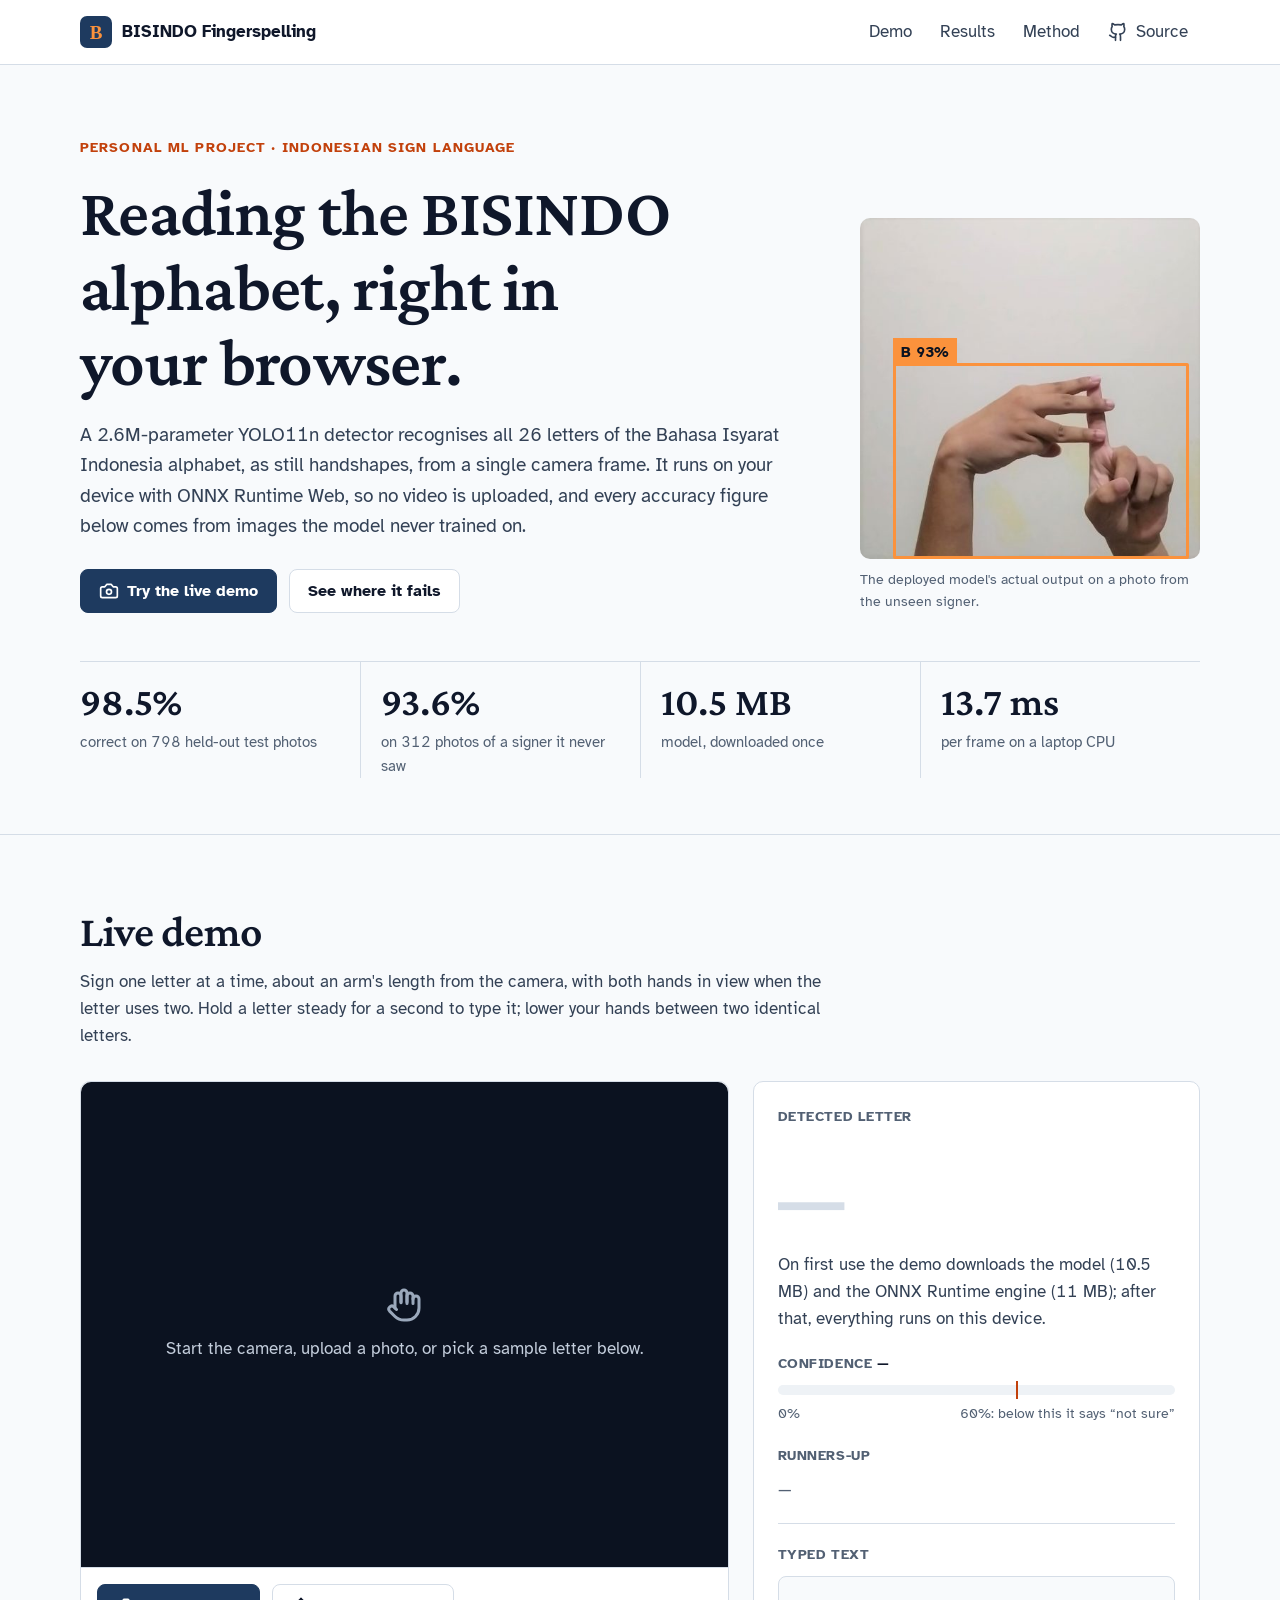
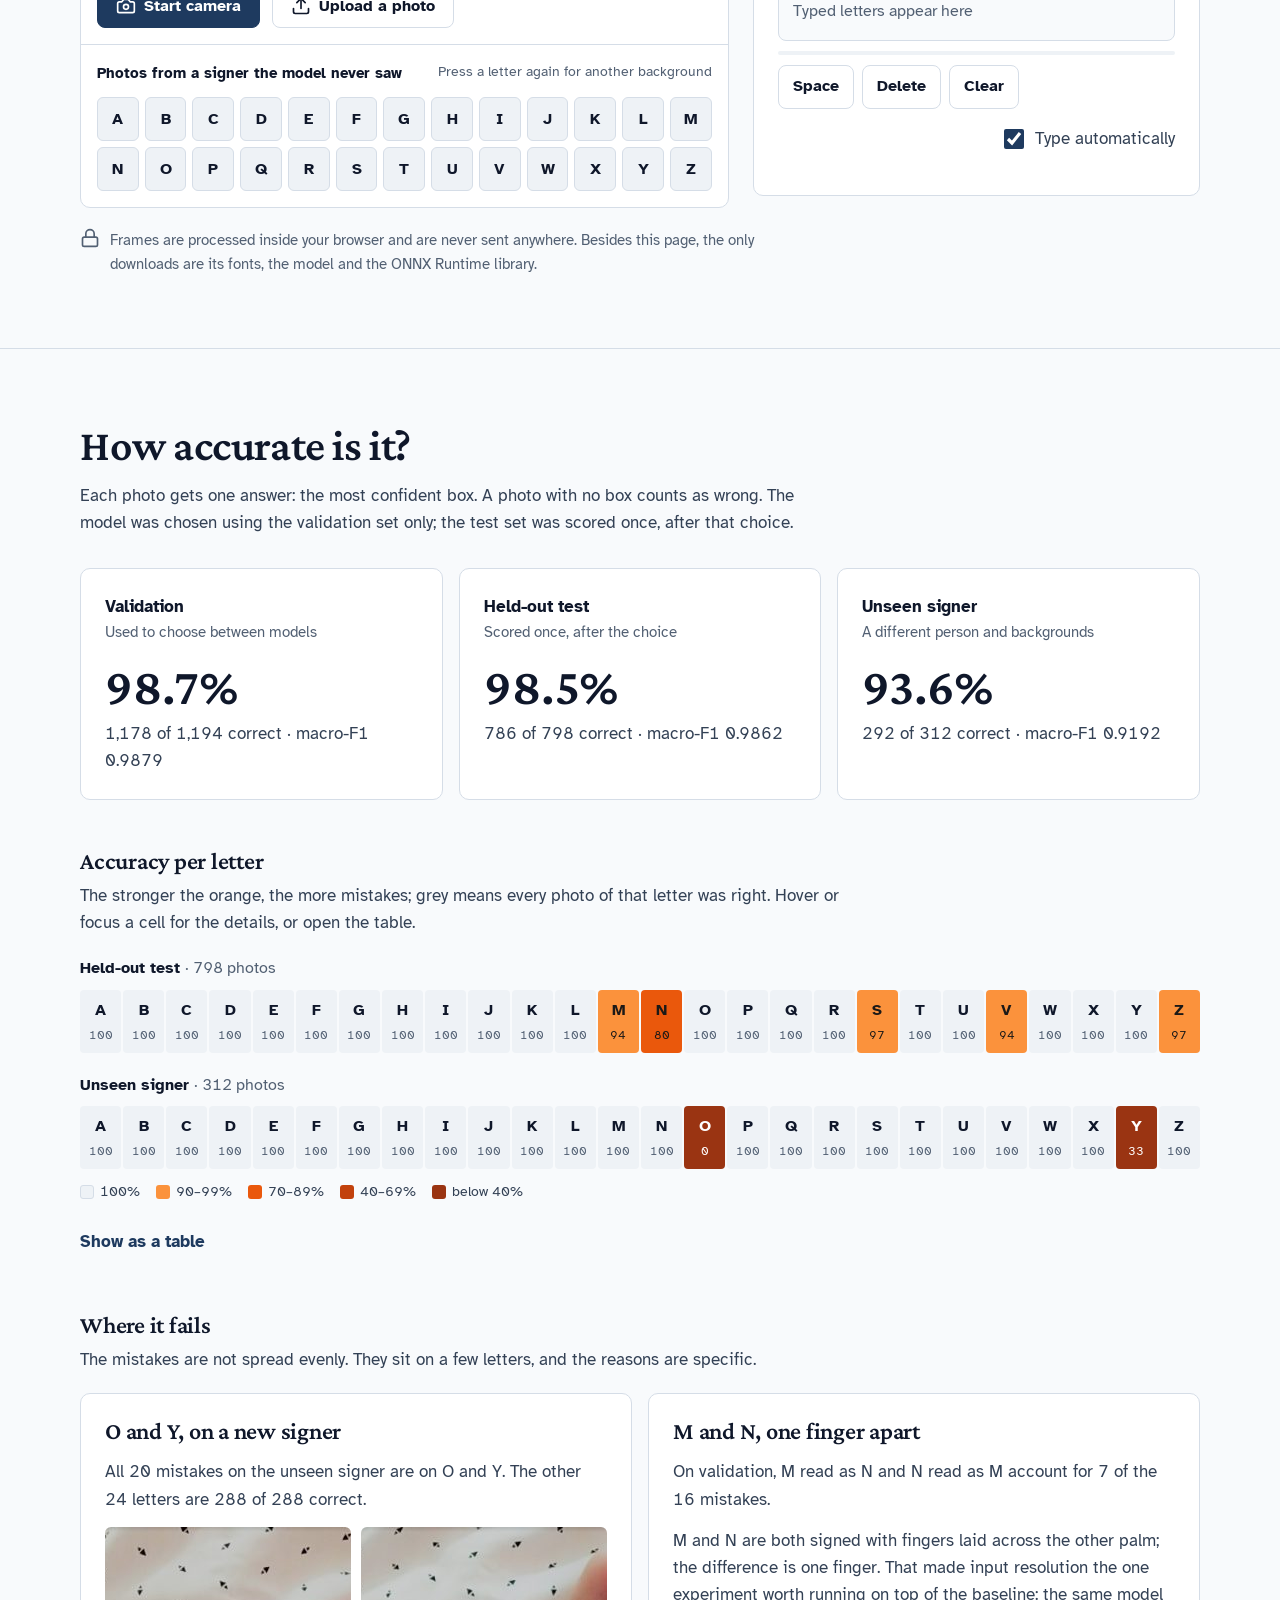
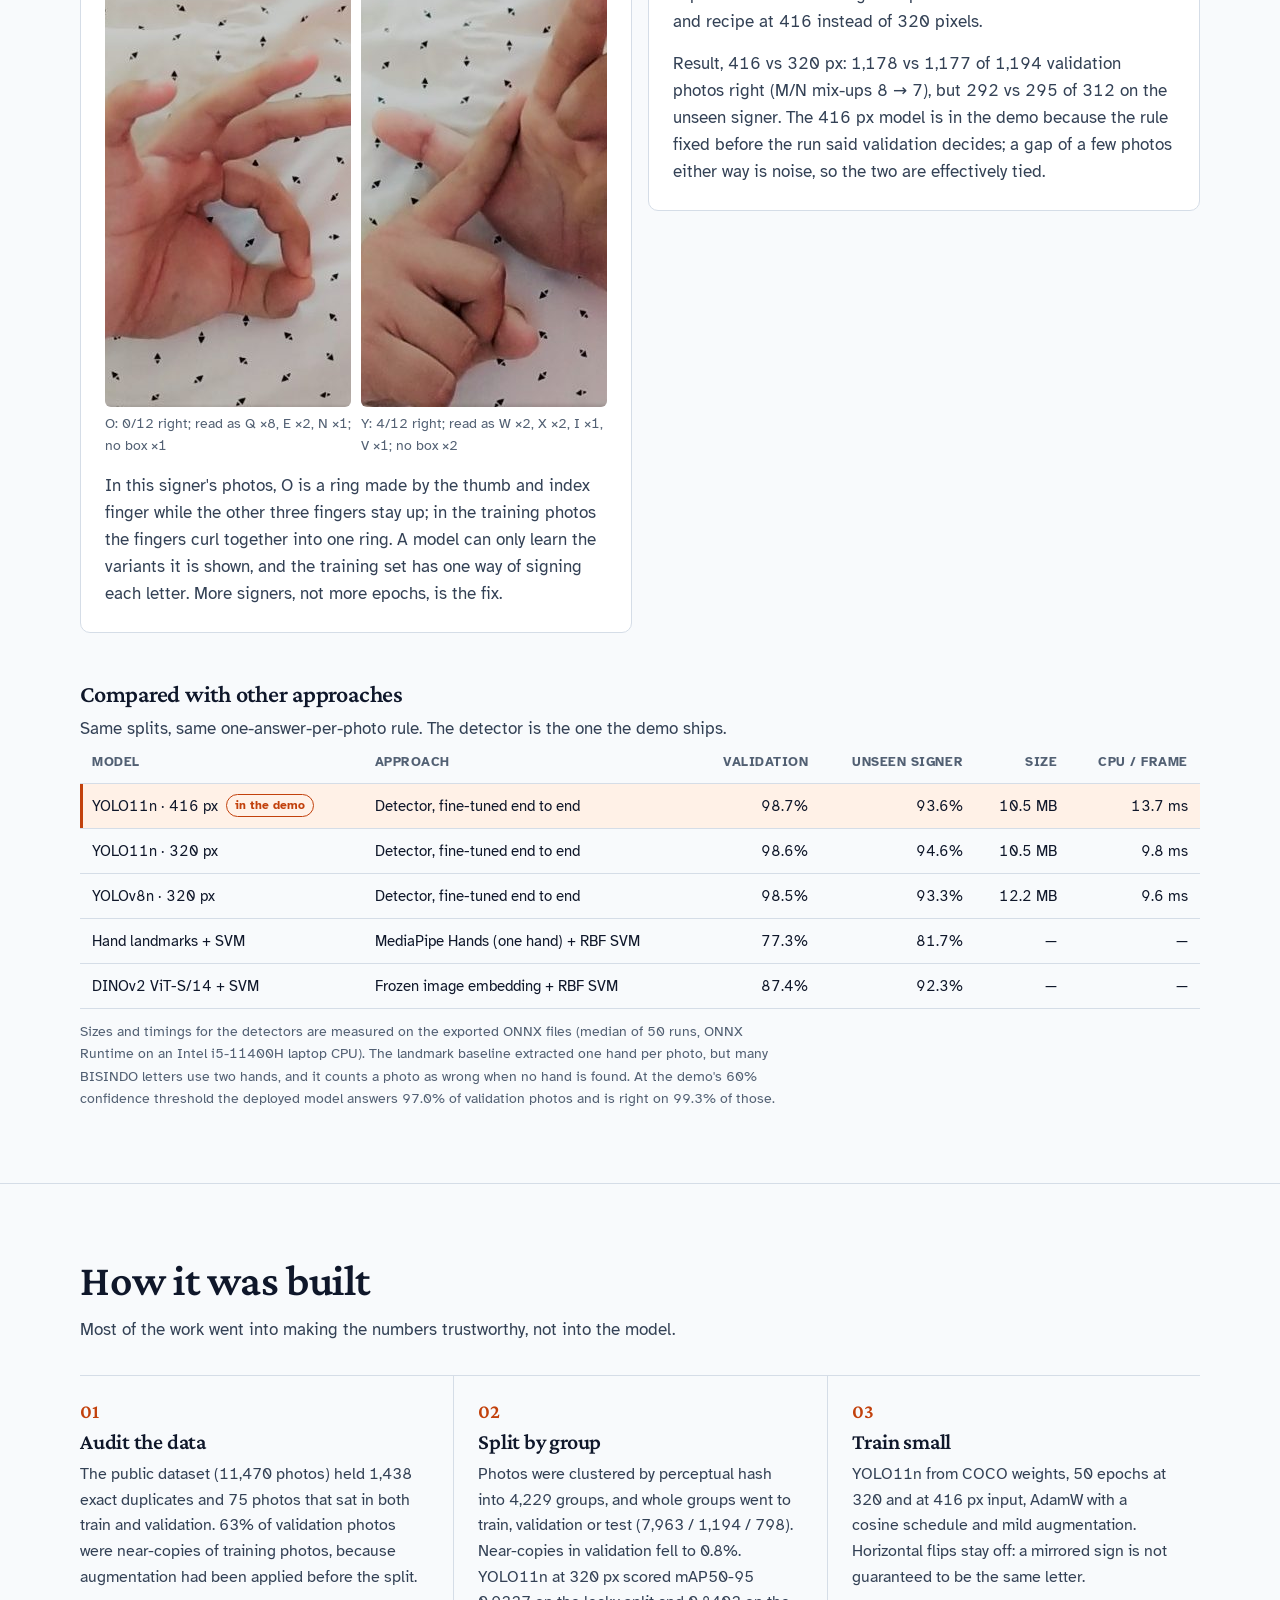
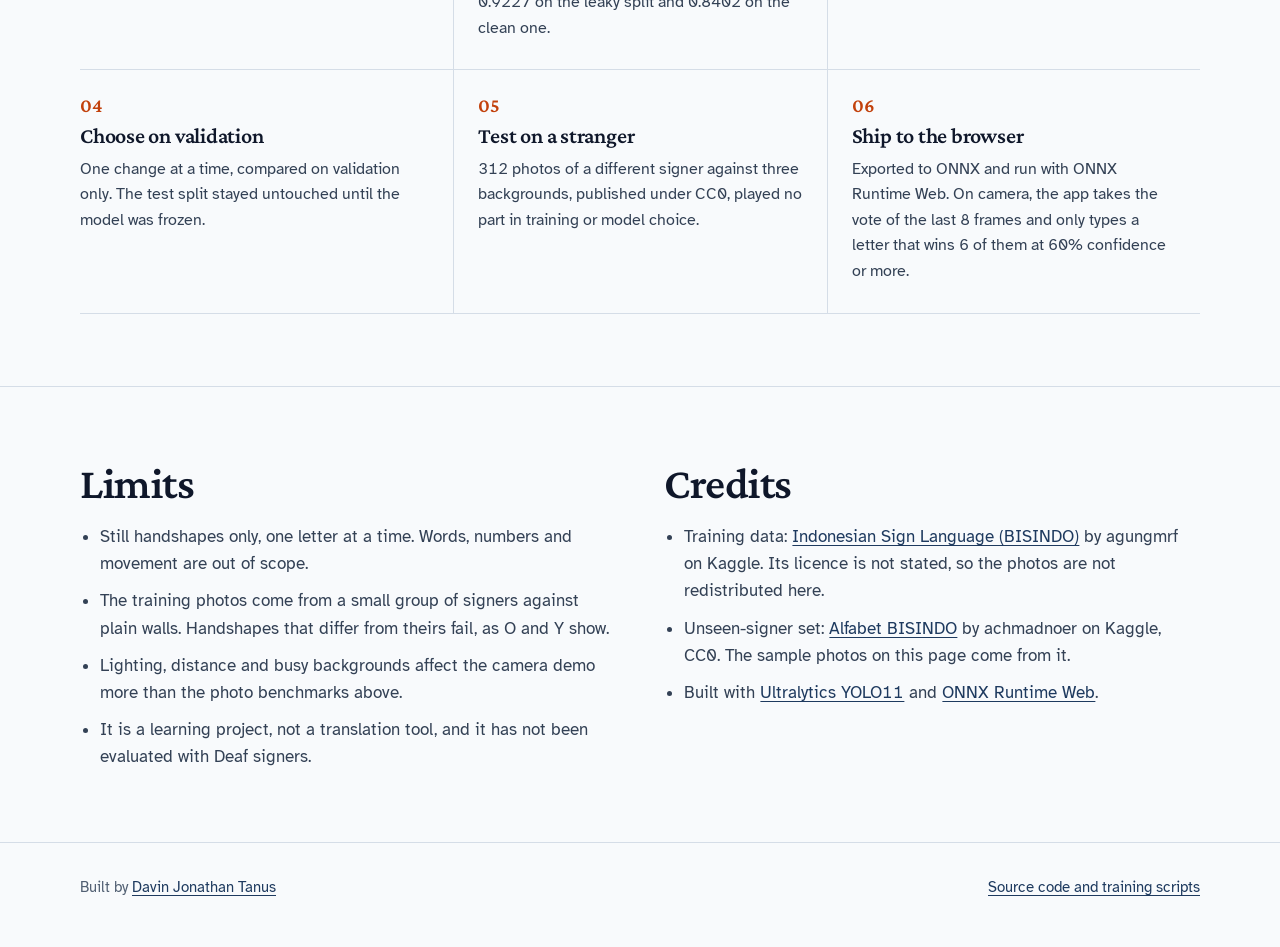
==== commit 5fa1a329: "Pin ONNX Runtime with Subresource Integrity; list every download in the privacy note The runtime scr" ====
--- a/docs/index.html
+++ b/docs/index.html
@@ -144,7 +144,7 @@
           </div>
         </div>
 
-        <p class="privacy"><svg class="icon" aria-hidden="true"><use href="#i-lock"/></svg>Frames are processed inside your browser and are never sent anywhere. The page only downloads the model and the ONNX Runtime library.</p>
+        <p class="privacy"><svg class="icon" aria-hidden="true"><use href="#i-lock"/></svg>Frames are processed inside your browser and are never sent anywhere. Besides this page, the only downloads are its fonts, the model and the ONNX Runtime library.</p>
         <p class="sr-only" id="live" aria-live="polite"></p>
       </div>
     </section>
